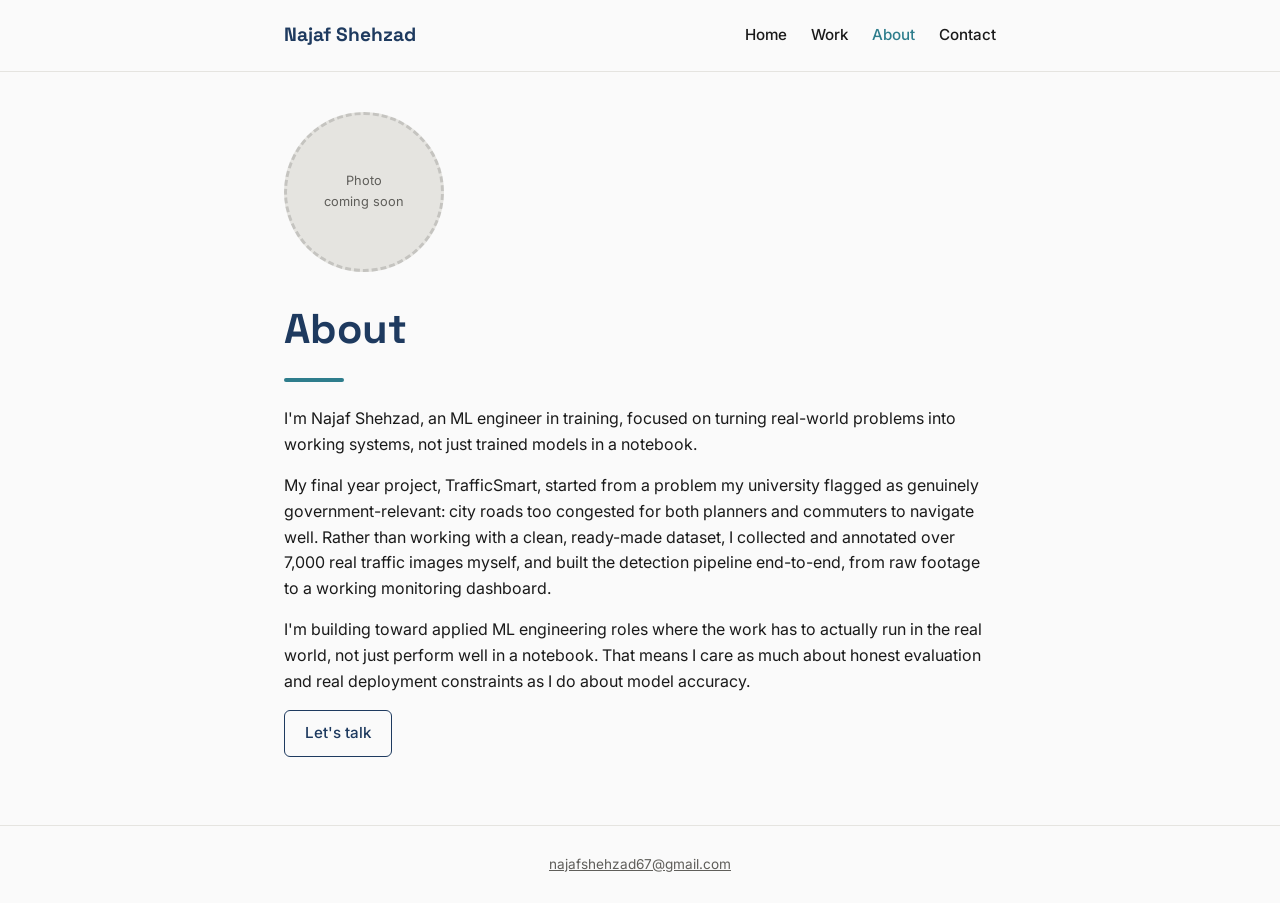
==== about.html @ bb8fb707 "Add files via upload" ====
<!DOCTYPE html>
<html lang="en">
<head>
<meta charset="UTF-8">
<meta name="viewport" content="width=device-width, initial-scale=1.0">
<title>About — Najaf Shehzad</title>
<link rel="preconnect" href="https://fonts.googleapis.com">
<link href="https://fonts.googleapis.com/css2?family=Space+Grotesk:wght@500;700&family=Inter:wght@400;500&display=swap" rel="stylesheet">
<link rel="stylesheet" href="style.css">
</head>
<body>
  <nav>
    <div class="wrap">
      <a class="brand" href="index.html">Najaf Shehzad</a>
      <div class="nav-links">
        <a href="index.html">Home</a>
        <a href="work.html">Work</a>
        <a href="about.html" class="active">About</a>
        <a href="contact.html">Contact</a>
      </div>
    </div>
  </nav>

  <main>
    <div class="wrap">
      <!-- TEMP: replace this placeholder div with <img src="images/profile.jpg" class="about-photo" alt="Photo of Najaf Shehzad"> once the real photo is uploaded -->
      <div class="photo-placeholder">Photo<br>coming soon</div>

      <h1>About</h1>
      <div class="accent-line"></div>

      <p>I'm Najaf Shehzad, an ML engineer in training, focused on turning real-world problems into working systems, not just trained models in a notebook.</p>

      <p>My final year project, TrafficSmart, started from a problem my university flagged as genuinely government-relevant: city roads too congested for both planners and commuters to navigate well. Rather than working with a clean, ready-made dataset, I collected and annotated over 7,000 real traffic images myself, and built the detection pipeline end-to-end, from raw footage to a working monitoring dashboard.</p>

      <p>I'm building toward applied ML engineering roles where the work has to actually run in the real world, not just perform well in a notebook. That means I care as much about honest evaluation and real deployment constraints as I do about model accuracy.</p>

      <a class="btn" href="contact.html">Let's talk</a>
    </div>
  </main>

  <footer>
    <div class="wrap">
      <a href="mailto:najafshehzad67@gmail.com" style="color: inherit;">najafshehzad67@gmail.com</a>
    </div>
  </footer>
</body>
</html>
---- style.css ----
:root {
  --bg: #FAFAFA;
  --text: #1A1A1A;
  --main: #1E3A5F;
  --accent: #2E7D8C;
  --muted: #5F5E5A;
}
* { box-sizing: border-box; margin: 0; padding: 0; }
body {
  background: var(--bg);
  color: var(--text);
  font-family: 'Inter', sans-serif;
  line-height: 1.6;
}
.wrap { max-width: 760px; margin: 0 auto; padding: 0 24px; }

/* Nav */
nav {
  border-bottom: 1px solid #E5E4E0;
  padding: 20px 0;
}
nav .wrap {
  display: flex;
  justify-content: space-between;
  align-items: center;
  flex-wrap: wrap;
  gap: 12px;
}
nav .brand {
  font-family: 'Space Grotesk', sans-serif;
  font-weight: 700;
  font-size: 1.2rem;
  color: var(--main);
  text-decoration: none;
}
nav .nav-links { display: flex; gap: 24px; }
nav .nav-links a {
  font-size: 0.95rem;
  color: var(--text);
  text-decoration: none;
  font-weight: 500;
}
nav .nav-links a:hover, nav .nav-links a.active { color: var(--accent); }

/* Headings */
h1 {
  font-family: 'Space Grotesk', sans-serif;
  font-weight: 700;
  font-size: clamp(1.8rem, 5vw, 2.6rem);
  color: var(--main);
  margin-bottom: 12px;
}
h2 {
  font-family: 'Space Grotesk', sans-serif;
  font-weight: 500;
  font-size: 1.3rem;
  color: var(--main);
  margin: 32px 0 12px;
}
p { margin-bottom: 16px; }
.muted { color: var(--muted); }

.accent-line {
  width: 60px;
  height: 4px;
  background: var(--accent);
  border-radius: 2px;
  margin: 16px 0 24px;
}

/* Hero */
.hero { padding: 56px 0 40px; }
.hero img {
  width: 100%;
  border-radius: 12px;
  margin-top: 28px;
  border: 1px solid #E5E4E0;
}
.proof-strip {
  display: flex;
  gap: 32px;
  flex-wrap: wrap;
  margin-top: 32px;
  padding-top: 24px;
  border-top: 1px solid #E5E4E0;
}
.proof-strip div { text-align: left; }
.proof-strip .num {
  font-family: 'Space Grotesk', sans-serif;
  font-weight: 700;
  font-size: 1.6rem;
  color: var(--main);
}
.proof-strip .label { font-size: 0.85rem; color: var(--muted); }

/* Buttons */
.btn {
  display: inline-block;
  font-family: 'Inter', sans-serif;
  font-size: 0.95rem;
  font-weight: 500;
  color: var(--main);
  text-decoration: none;
  padding: 10px 20px;
  border: 1.5px solid var(--main);
  border-radius: 6px;
  transition: background 0.15s ease, color 0.15s ease;
}
.btn:hover { background: var(--main); color: #FAFAFA; }
.btn-accent {
  background: var(--accent);
  color: #FAFAFA;
  border-color: var(--accent);
}
.btn-accent:hover { background: #256670; }

/* Case study */
.case-block { margin-bottom: 40px; }
.case-block img {
  width: 100%;
  border-radius: 10px;
  border: 1px solid #E5E4E0;
  margin: 12px 0;
}
.caption { font-size: 0.85rem; color: var(--muted); font-style: italic; margin-top: -6px; margin-bottom: 20px; }
.image-row { display: flex; gap: 16px; flex-wrap: wrap; }
.image-row figure { flex: 1 1 220px; margin: 0; }
.image-row img { width: 100%; border-radius: 10px; border: 1px solid #E5E4E0; }
.image-row figcaption { font-size: 0.8rem; color: var(--muted); margin-top: 6px; text-align: center; }

/* About */
.about-photo {
  width: 160px;
  height: 160px;
  border-radius: 50%;
  object-fit: cover;
  border: 3px solid var(--main);
  margin-bottom: 24px;
}
.photo-placeholder {
  width: 160px;
  height: 160px;
  border-radius: 50%;
  background: #E5E4E0;
  display: flex;
  align-items: center;
  justify-content: center;
  color: var(--muted);
  font-size: 0.8rem;
  text-align: center;
  margin-bottom: 24px;
  border: 3px dashed #C5C4C0;
}

/* Contact */
.contact-box {
  text-align: center;
  padding: 48px 24px;
  background: #F2F1EC;
  border-radius: 12px;
  margin-top: 24px;
}
.contact-box .btn { margin-top: 20px; font-size: 1.05rem; padding: 14px 32px; }

/* Footer */
footer {
  border-top: 1px solid #E5E4E0;
  padding: 28px 0;
  margin-top: 48px;
  text-align: center;
  color: var(--muted);
  font-size: 0.85rem;
}

main { padding: 40px 0 20px; }
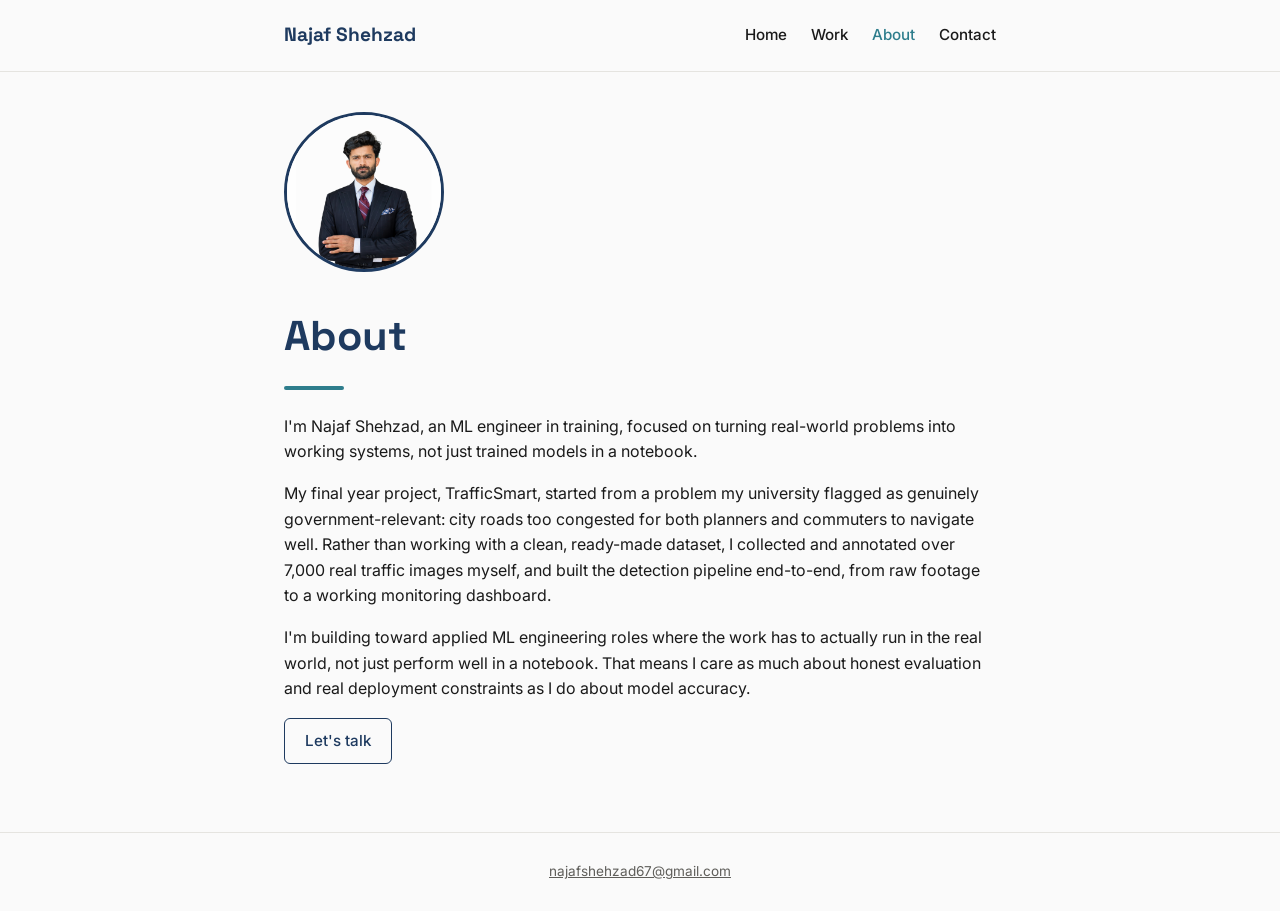
==== commit ff5cad9e: "Add files via upload" ====
--- a/about.html
+++ b/about.html
@@ -23,8 +23,8 @@
 
   <main>
     <div class="wrap">
-      <!-- TEMP: replace this placeholder div with <img src="images/profile.jpg" class="about-photo" alt="Photo of Najaf Shehzad"> once the real photo is uploaded -->
-      <div class="photo-placeholder">Photo<br>coming soon</div>
+      <!-- Real photo -->
+      <img src="images/profile.jpg" class="about-photo" alt="Photo of Najaf Shehzad">
 
       <h1>About</h1>
       <div class="accent-line"></div>
--- a/style.css
+++ b/style.css
@@ -134,6 +134,7 @@
   height: 160px;
   border-radius: 50%;
   object-fit: cover;
+  object-position: 50% 18%;
   border: 3px solid var(--main);
   margin-bottom: 24px;
 }
